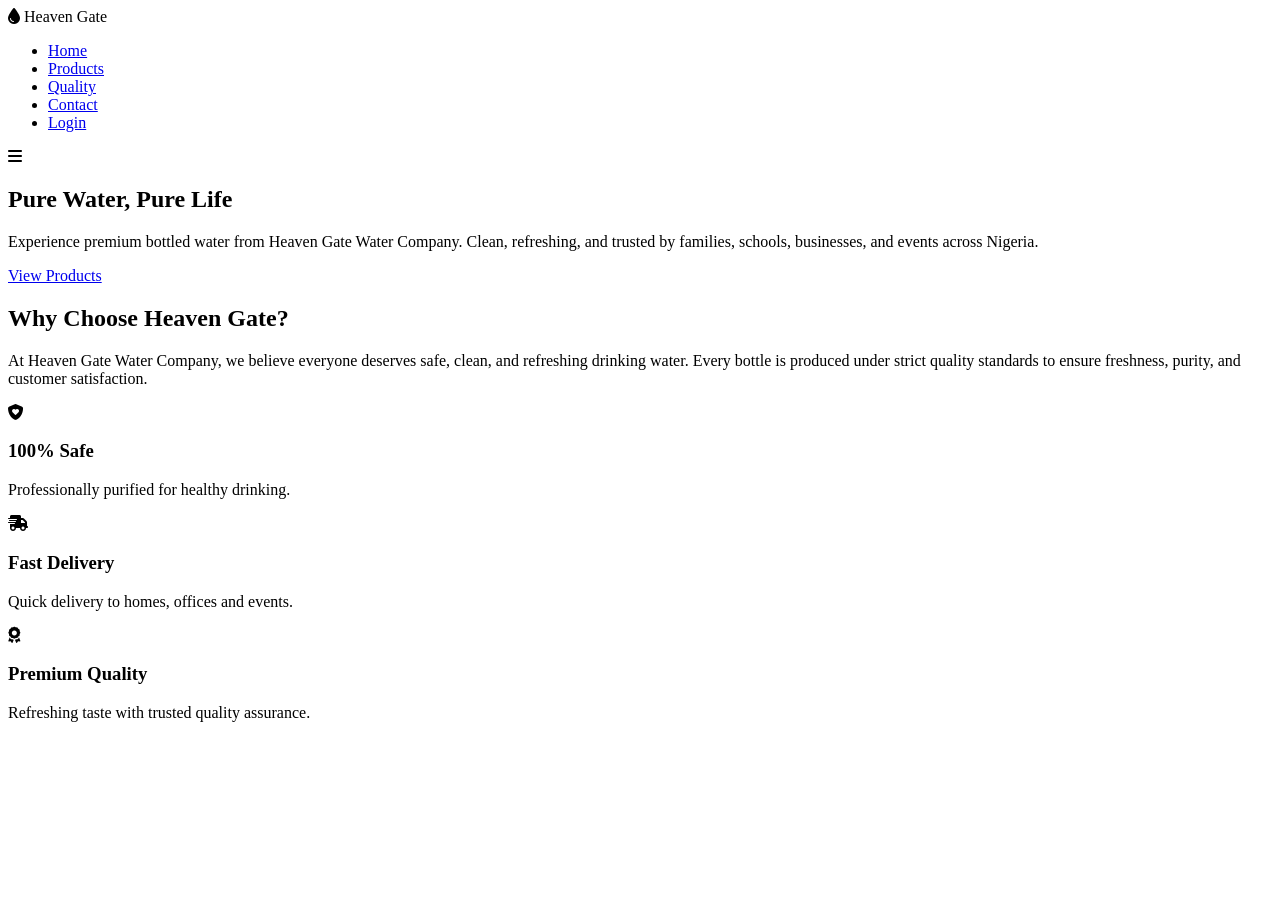
==== index.html @ ec0a0e30 "Add homepage structure Created the initial homepage for the Heaven Gate Water Company website, inclu" ====
<!DOCTYPE html>
<html lang="en">
<head>
    <meta charset="UTF-8">
    <meta name="viewport" content="width=device-width, initial-scale=1.0">
    <title>Heaven Gate Water Company</title>

    <link rel="stylesheet" href="style.css">

    <link rel="preconnect" href="https://fonts.googleapis.com">
    <link rel="preconnect" href="https://fonts.gstatic.com" crossorigin>

    <link href="https://fonts.googleapis.com/css2?family=Poppins:wght@300;400;500;600;700&display=swap" rel="stylesheet">

    <link rel="stylesheet"
    href="https://cdnjs.cloudflare.com/ajax/libs/font-awesome/6.5.2/css/all.min.css">
</head>

<body>

<header>

    <nav class="navbar">

        <div class="logo">
            <i class="fa-solid fa-droplet"></i>
            <span>Heaven Gate</span>
        </div>

        <ul class="nav-links">

            <li><a href="index.html">Home</a></li>

            <li><a href="products.html">Products</a></li>

            <li><a href="security.html">Quality</a></li>

            <li><a href="contact.html">Contact</a></li>

            <li><a href="login.html" class="login-btn">Login</a></li>

        </ul>

        <div class="menu-btn">
            <i class="fa-solid fa-bars"></i>
        </div>

    </nav>

</header>


<section class="hero">

<div class="hero-content">

<h1>Pure Water, Pure Life</h1>

<p>
Experience premium bottled water from Heaven Gate Water Company.
Clean, refreshing, and trusted by families, schools, businesses,
and events across Nigeria.
</p>

<a href="products.html" class="btn">
View Products
</a>

</div>

</section>


<section class="about">

<h2>Why Choose Heaven Gate?</h2>

<p>

At Heaven Gate Water Company, we believe everyone deserves
safe, clean, and refreshing drinking water. Every bottle is
produced under strict quality standards to ensure freshness,
purity, and customer satisfaction.

</p>

<div class="features">

<div class="feature">

<i class="fa-solid fa-shield-heart"></i>

<h3>100% Safe</h3>

<p>Professionally purified for healthy drinking.</p>

</div>

<div class="feature">

<i class="fa-solid fa-truck-fast"></i>

<h3>Fast Delivery</h3>

<p>Quick delivery to homes, offices and events.</p>

</div>

<div class="feature">

<i class="fa-solid fa-award"></i>

<h3>Premium Quality</h3>

<p>Refreshing taste with trusted quality assurance.</p>

</div>

</div>

  </section>
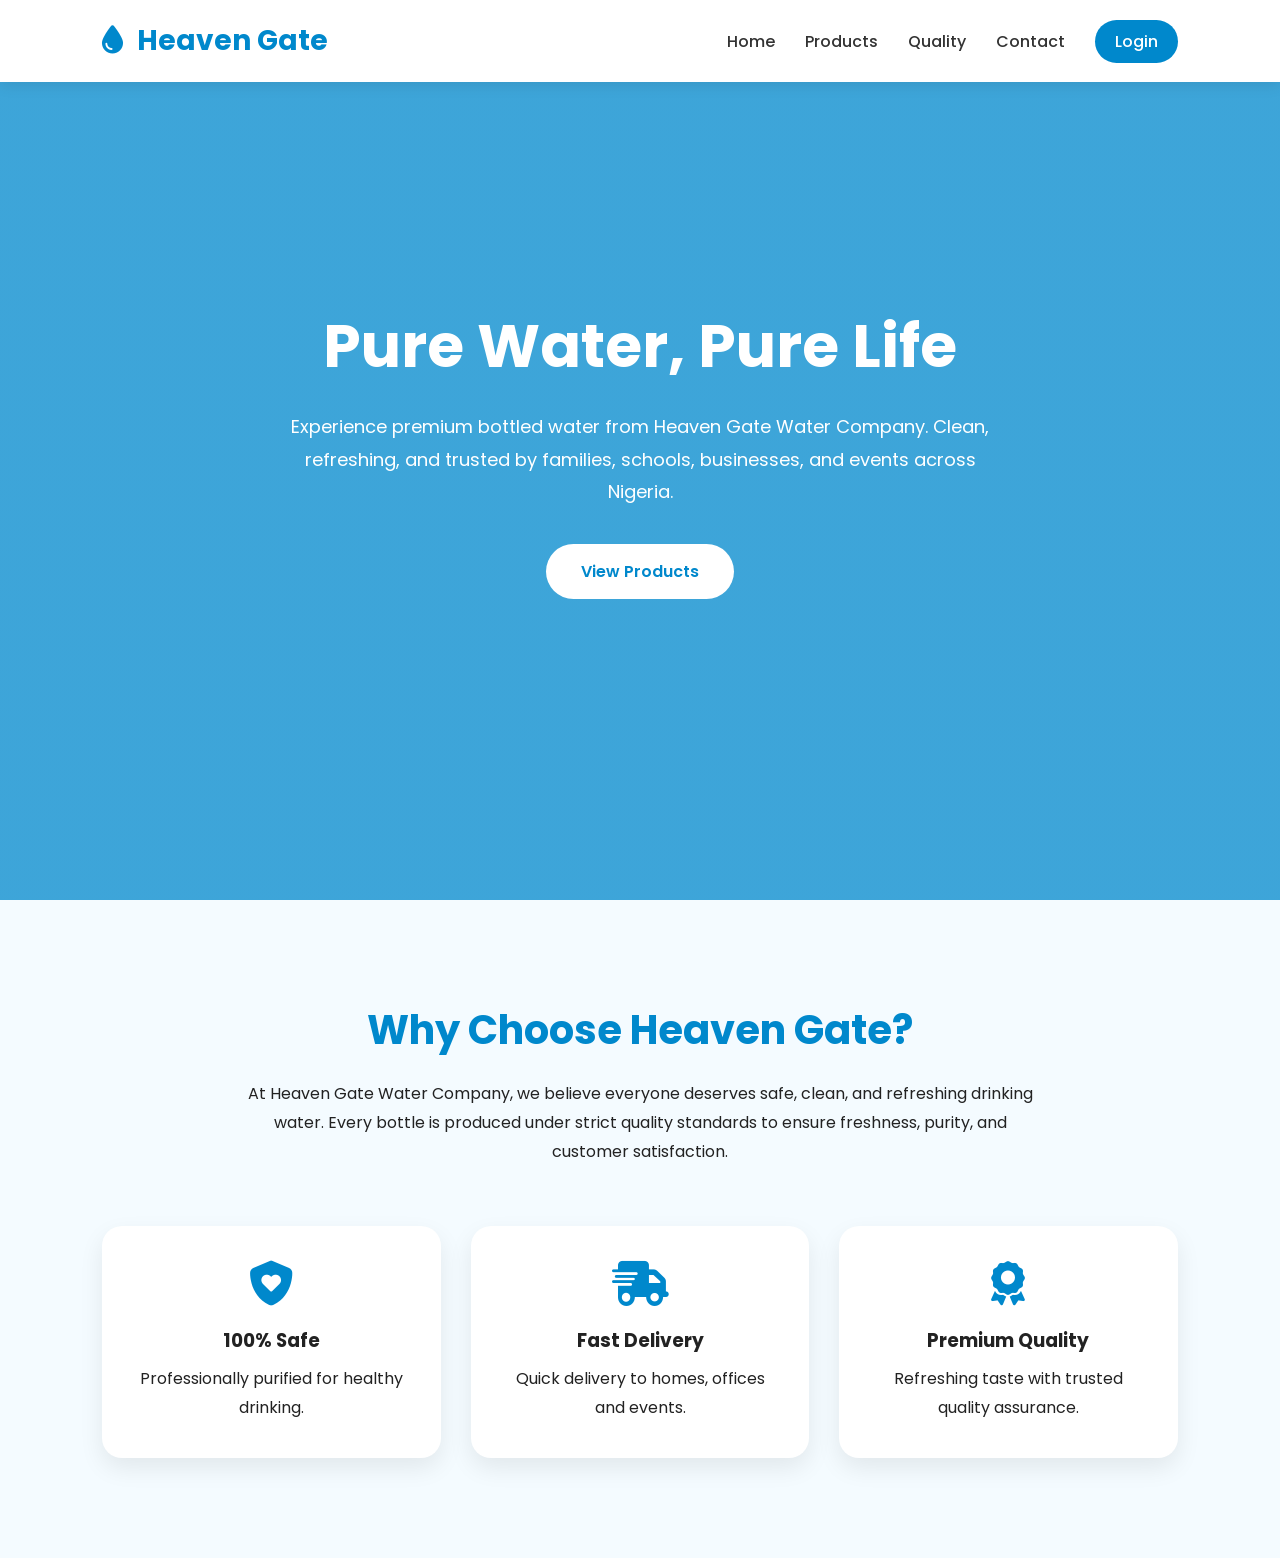
==== commit 36bd922b: "Add JavaScript functionality Connected the JavaScript file to the homepage and added support for int" ====
--- a/index.html
+++ b/index.html
@@ -119,3 +119,7 @@
 </div>
 
   </section>
+    <script src="script.js"></script>
+
+</body>
+</html>
--- a/style.css
+++ b/style.css
@@ -0,0 +1,188 @@
+/* Google Font */
+*{
+    margin:0;
+    padding:0;
+    box-sizing:border-box;
+    font-family:'Poppins',sans-serif;
+}
+
+html{
+    scroll-behavior:smooth;
+}
+
+body{
+    background:#f4fbff;
+    color:#222;
+}
+
+/* Navigation */
+
+.navbar{
+    display:flex;
+    justify-content:space-between;
+    align-items:center;
+    padding:20px 8%;
+    background:#ffffff;
+    position:fixed;
+    top:0;
+    width:100%;
+    box-shadow:0 2px 15px rgba(0,0,0,.1);
+    z-index:1000;
+}
+
+.logo{
+    font-size:28px;
+    font-weight:700;
+    color:#0088cc;
+}
+
+.logo i{
+    margin-right:8px;
+}
+
+.nav-links{
+    display:flex;
+    list-style:none;
+    gap:30px;
+}
+
+.nav-links a{
+    text-decoration:none;
+    color:#333;
+    font-weight:500;
+    transition:.3s;
+}
+
+.nav-links a:hover{
+    color:#0088cc;
+}
+
+.login-btn{
+    background:#0088cc;
+    color:#fff !important;
+    padding:10px 20px;
+    border-radius:30px;
+}
+
+.menu-btn{
+    display:none;
+    font-size:25px;
+    cursor:pointer;
+}
+
+/* Hero */
+
+.hero{
+    height:100vh;
+    display:flex;
+    justify-content:center;
+    align-items:center;
+    text-align:center;
+    padding:0 20px;
+    background:linear-gradient(rgba(0,136,204,.75),rgba(0,136,204,.75)),
+    url("images/water-bg.jpg") center/cover;
+    color:white;
+}
+
+.hero h1{
+    font-size:60px;
+    margin-bottom:20px;
+}
+
+.hero p{
+    max-width:700px;
+    margin:auto;
+    line-height:1.8;
+    font-size:18px;
+}
+
+.btn{
+    display:inline-block;
+    margin-top:35px;
+    background:white;
+    color:#0088cc;
+    text-decoration:none;
+    padding:15px 35px;
+    border-radius:40px;
+    font-weight:600;
+    transition:.3s;
+}
+
+.btn:hover{
+    background:#005f8f;
+    color:white;
+}
+
+/* About */
+
+.about{
+    padding:100px 8%;
+    text-align:center;
+}
+
+.about h2{
+    color:#0088cc;
+    font-size:40px;
+    margin-bottom:20px;
+}
+
+.about p{
+    max-width:800px;
+    margin:auto;
+    line-height:1.8;
+}
+
+.features{
+    margin-top:60px;
+    display:grid;
+    grid-template-columns:repeat(auto-fit,minmax(250px,1fr));
+    gap:30px;
+}
+
+.feature{
+    background:white;
+    padding:35px;
+    border-radius:20px;
+    box-shadow:0 10px 25px rgba(0,0,0,.08);
+    transition:.3s;
+}
+
+.feature:hover{
+    transform:translateY(-10px);
+}
+
+.feature i{
+    font-size:45px;
+    color:#0088cc;
+    margin-bottom:20px;
+}
+
+.feature h3{
+    margin-bottom:10px;
+}
+
+/* Responsive */
+
+@media(max-width:768px){
+
+.nav-links{
+    display:none;
+}
+
+.menu-btn{
+    display:block;
+}
+
+.hero h1{
+    font-size:38px;
+}
+
+.hero p{
+    font-size:16px;
+}
+
+.about h2{
+    font-size:32px;
+}
+
+  }
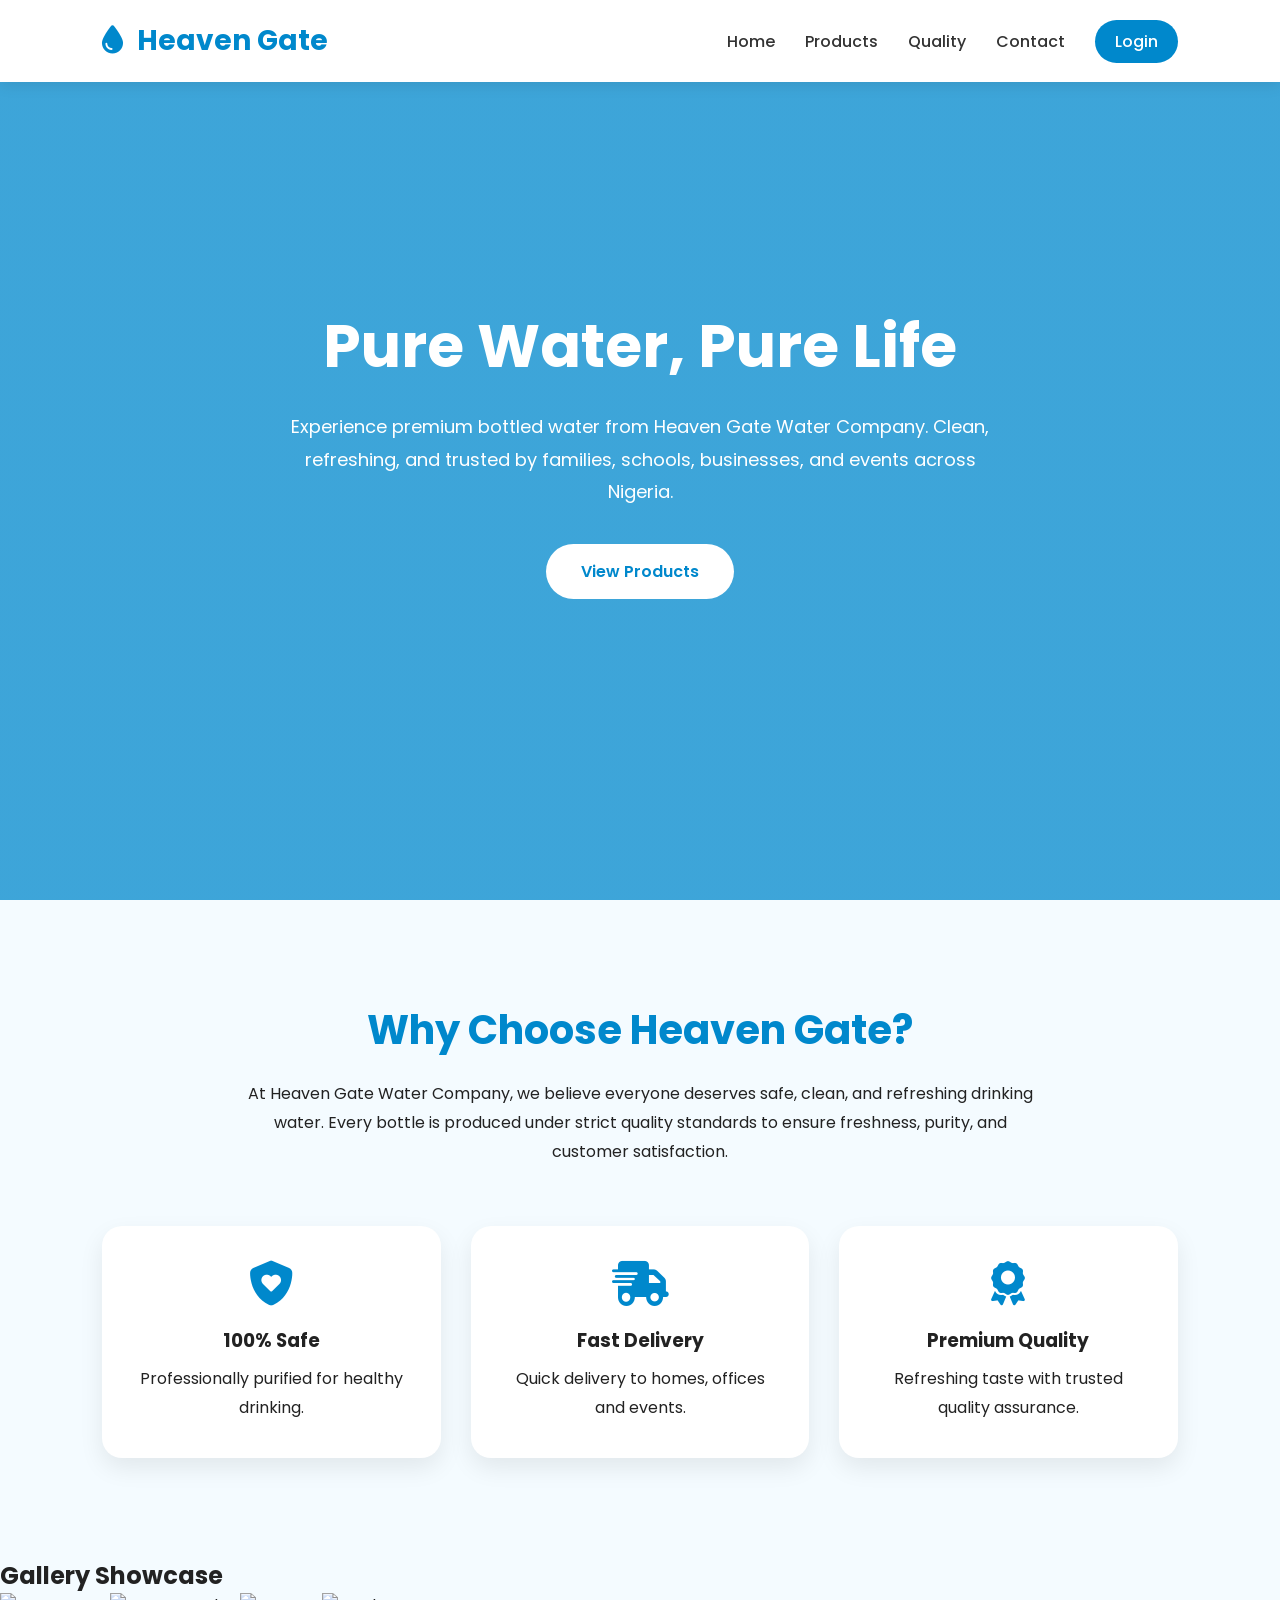
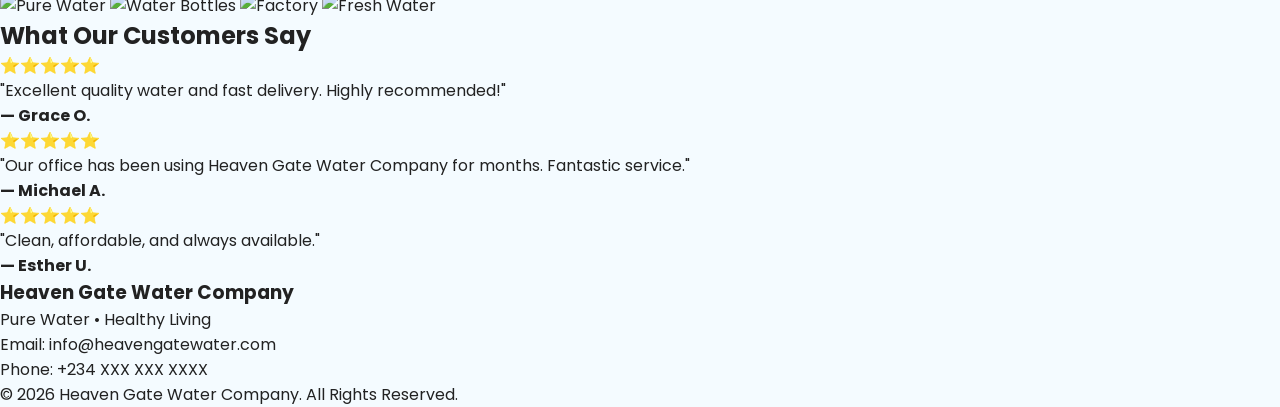
==== commit 6f6445f9: "Added gallery, reviews and footer Added gallery, customer reviews, and footer to homepage" ====
--- a/index.html
+++ b/index.html
@@ -119,6 +119,48 @@
 </div>
 
   </section>
+    <!-- Gallery Showcase -->
+<section class="gallery">
+    <h2>Gallery Showcase</h2>
+    <div class="gallery-slider">
+        <img src="https://images.unsplash.com/photo-1561047029-3000c68339ca?w=800" alt="Pure Water">
+        <img src="https://images.unsplash.com/photo-1564419431639-559c0d6b5c1d?w=800" alt="Water Bottles">
+        <img src="https://images.unsplash.com/photo-1523362628745-0c100150b504?w=800" alt="Factory">
+        <img src="https://images.unsplash.com/photo-1502741338009-cac2772e18bc?w=800" alt="Fresh Water">
+    </div>
+</section>
+
+<!-- Customer Reviews -->
+<section class="reviews">
+    <h2>What Our Customers Say</h2>
+
+    <div class="review-card">
+        <p>⭐⭐⭐⭐⭐</p>
+        <p>"Excellent quality water and fast delivery. Highly recommended!"</p>
+        <h4>— Grace O.</h4>
+    </div>
+
+    <div class="review-card">
+        <p>⭐⭐⭐⭐⭐</p>
+        <p>"Our office has been using Heaven Gate Water Company for months. Fantastic service."</p>
+        <h4>— Michael A.</h4>
+    </div>
+
+    <div class="review-card">
+        <p>⭐⭐⭐⭐⭐</p>
+        <p>"Clean, affordable, and always available."</p>
+        <h4>— Esther U.</h4>
+    </div>
+</section>
+
+<!-- Footer -->
+<footer>
+    <h3>Heaven Gate Water Company</h3>
+    <p>Pure Water • Healthy Living</p>
+    <p>Email: info@heavengatewater.com</p>
+    <p>Phone: +234 XXX XXX XXXX</p>
+    <p>&copy; 2026 Heaven Gate Water Company. All Rights Reserved.</p>
+</footer>
     <script src="script.js"></script>
 
 </body>
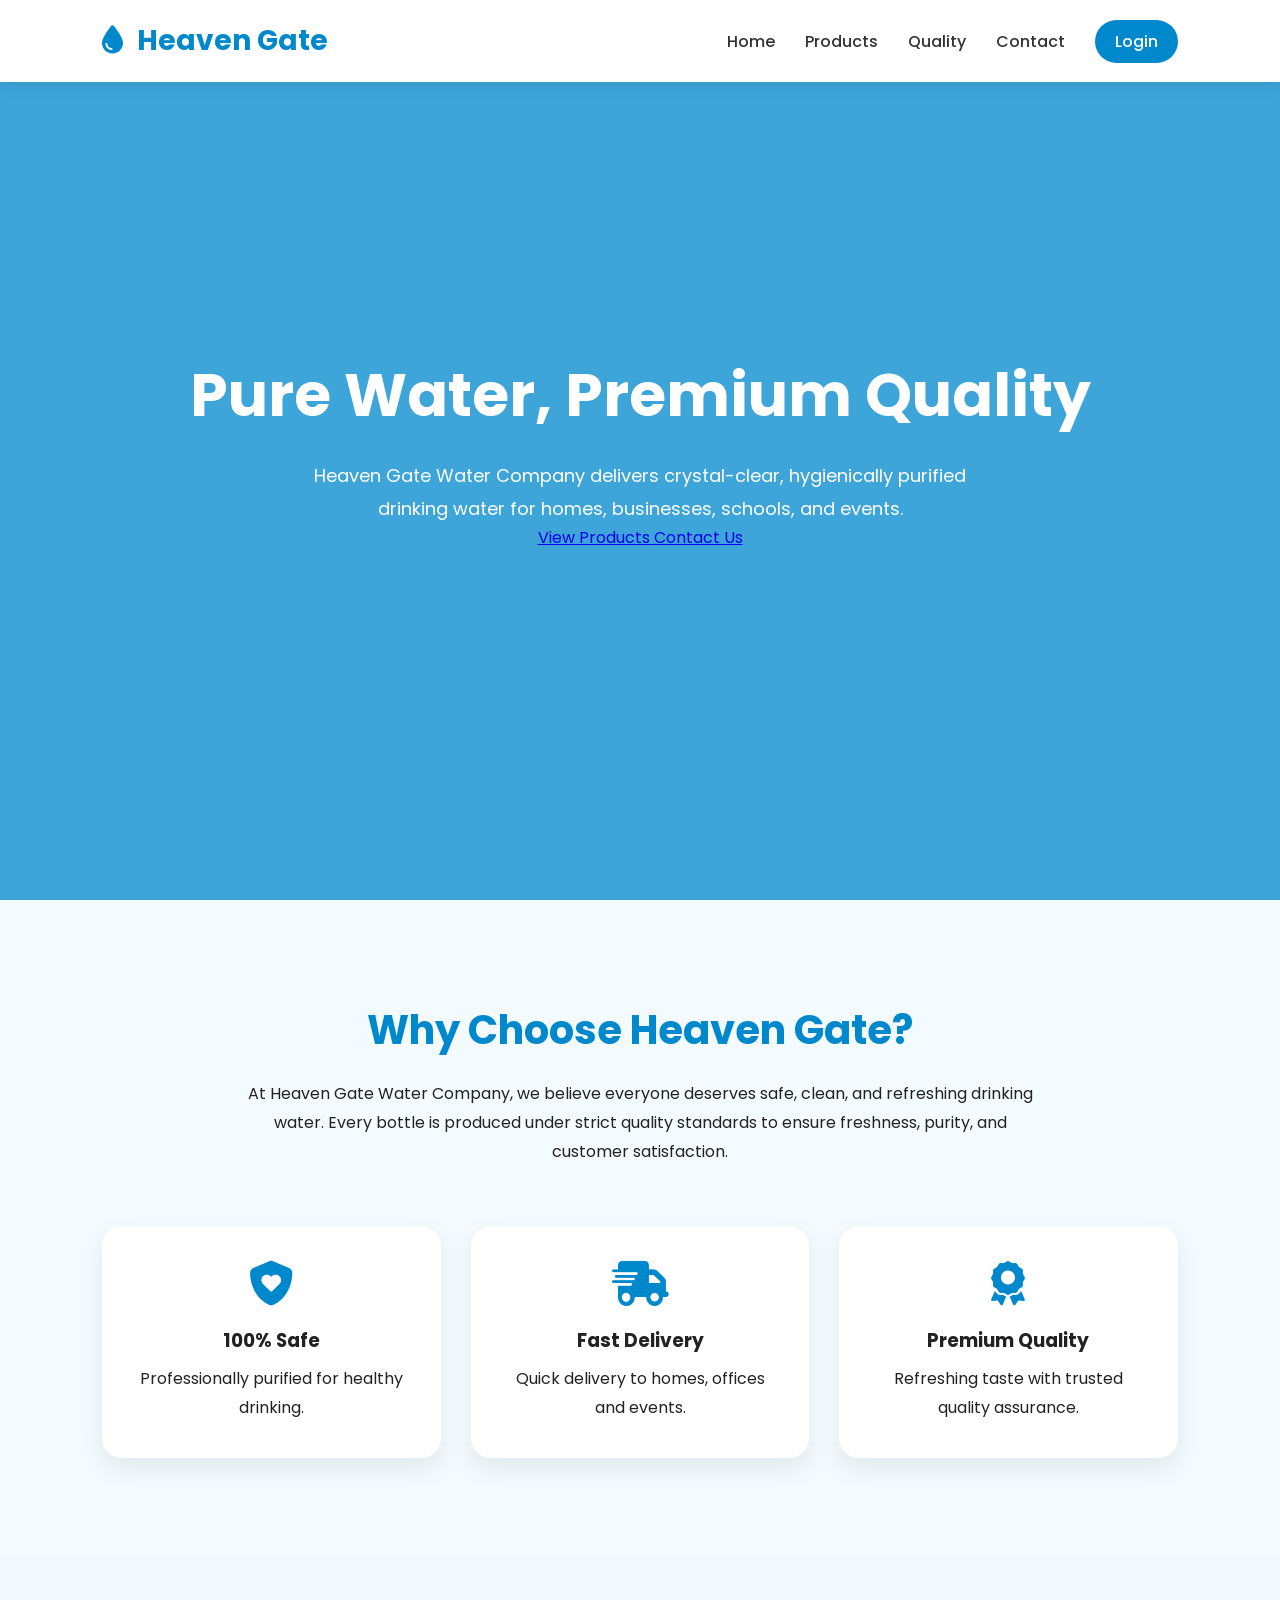
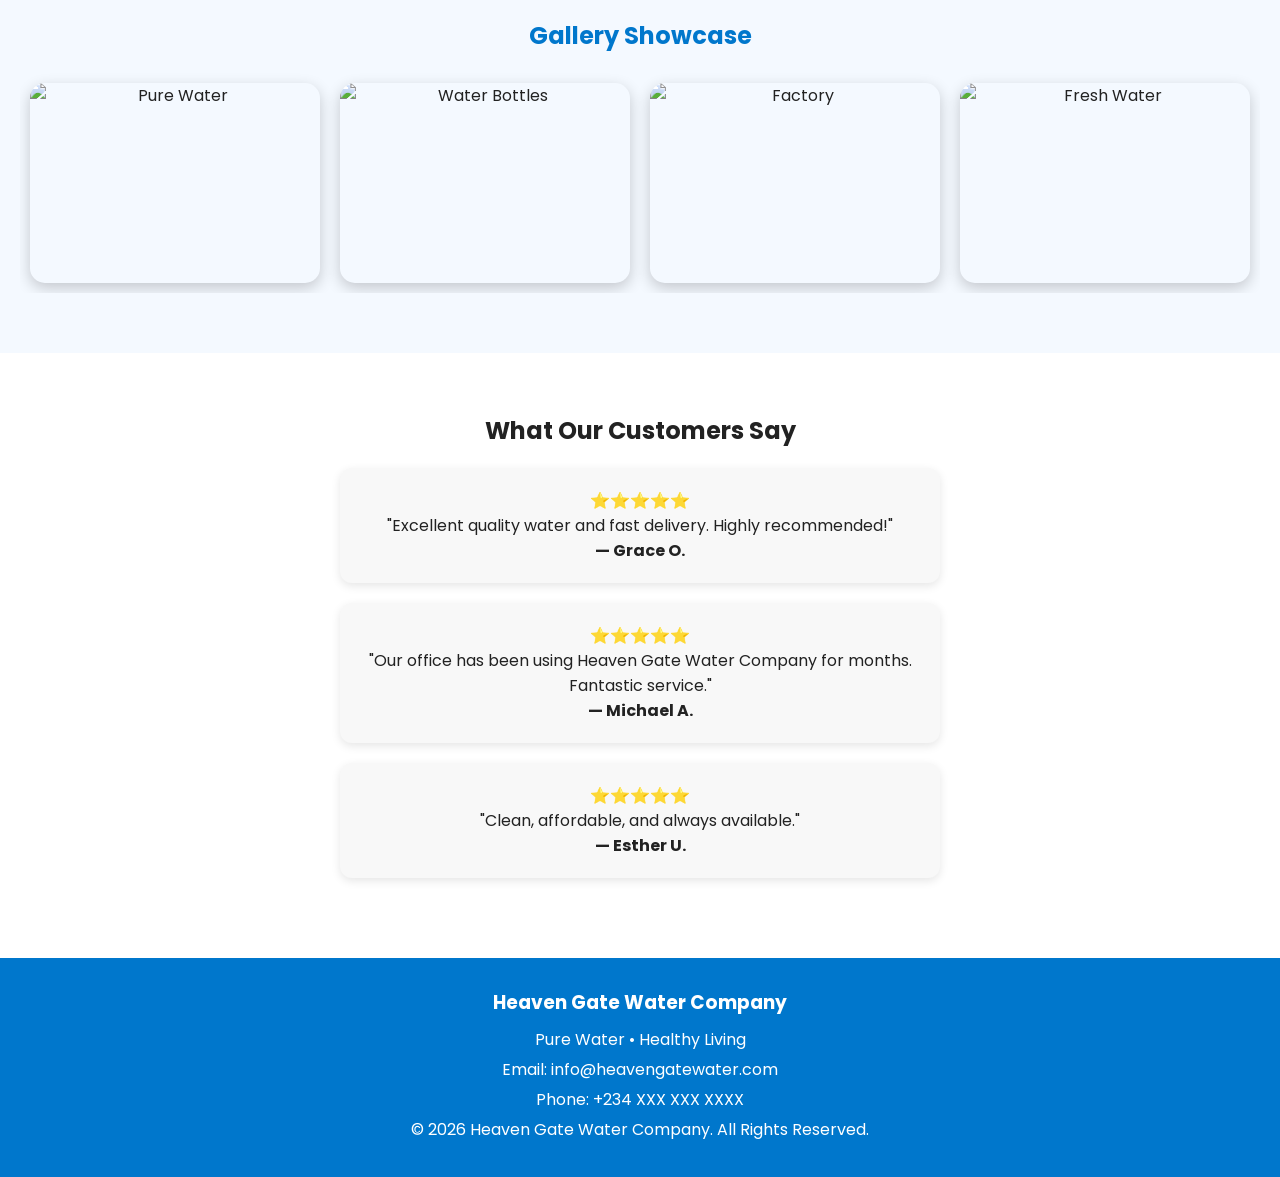
==== commit 4df478de: "Update hero section with premium design Improved homepage hero section, added modern layout, updated" ====
--- a/index.html
+++ b/index.html
@@ -53,19 +53,23 @@
 <section class="hero">
 
 <div class="hero-content">
+    <h1>Pure Water, Premium Quality</h1>
 
-<h1>Pure Water, Pure Life</h1>
+    <p>
+        Heaven Gate Water Company delivers crystal-clear,
+        hygienically purified drinking water for homes,
+        businesses, schools, and events.
+    </p>
 
-<p>
-Experience premium bottled water from Heaven Gate Water Company.
-Clean, refreshing, and trusted by families, schools, businesses,
-and events across Nigeria.
-</p>
+    <div class="hero-buttons">
+        <a href="products.html" class="btn-primary">
+            View Products
+        </a>
 
-<a href="products.html" class="btn">
-View Products
-</a>
-
+        <a href="contact.html" class="btn-secondary">
+            Contact Us
+        </a>
+    </div>
 </div>
 
 </section>
--- a/style.css
+++ b/style.css
@@ -186,3 +186,62 @@
 }
 
   }
+/* Gallery */
+.gallery {
+    padding: 60px 20px;
+    text-align: center;
+    background: #f4f9ff;
+}
+
+.gallery h2 {
+    color: #0077cc;
+    margin-bottom: 20px;
+}
+
+.gallery-slider {
+    display: flex;
+    gap: 20px;
+    overflow-x: auto;
+    scroll-behavior: smooth;
+    padding: 10px;
+}
+
+.gallery-slider img {
+    width: 300px;
+    height: 200px;
+    border-radius: 15px;
+    object-fit: cover;
+    box-shadow: 0 5px 15px rgba(0,0,0,0.2);
+}
+
+/* Reviews */
+.reviews {
+    padding: 60px 20px;
+    background: white;
+    text-align: center;
+}
+
+.review-card {
+    max-width: 600px;
+    margin: 20px auto;
+    background: #f8f8f8;
+    padding: 20px;
+    border-radius: 12px;
+    box-shadow: 0 3px 10px rgba(0,0,0,0.1);
+}
+
+/* Footer */
+footer {
+    background: #0077cc;
+    color: white;
+    text-align: center;
+    padding: 30px 20px;
+}
+
+footer h3 {
+    margin-bottom: 10px;
+}
+
+footer p {
+    margin: 5px 0;
+}
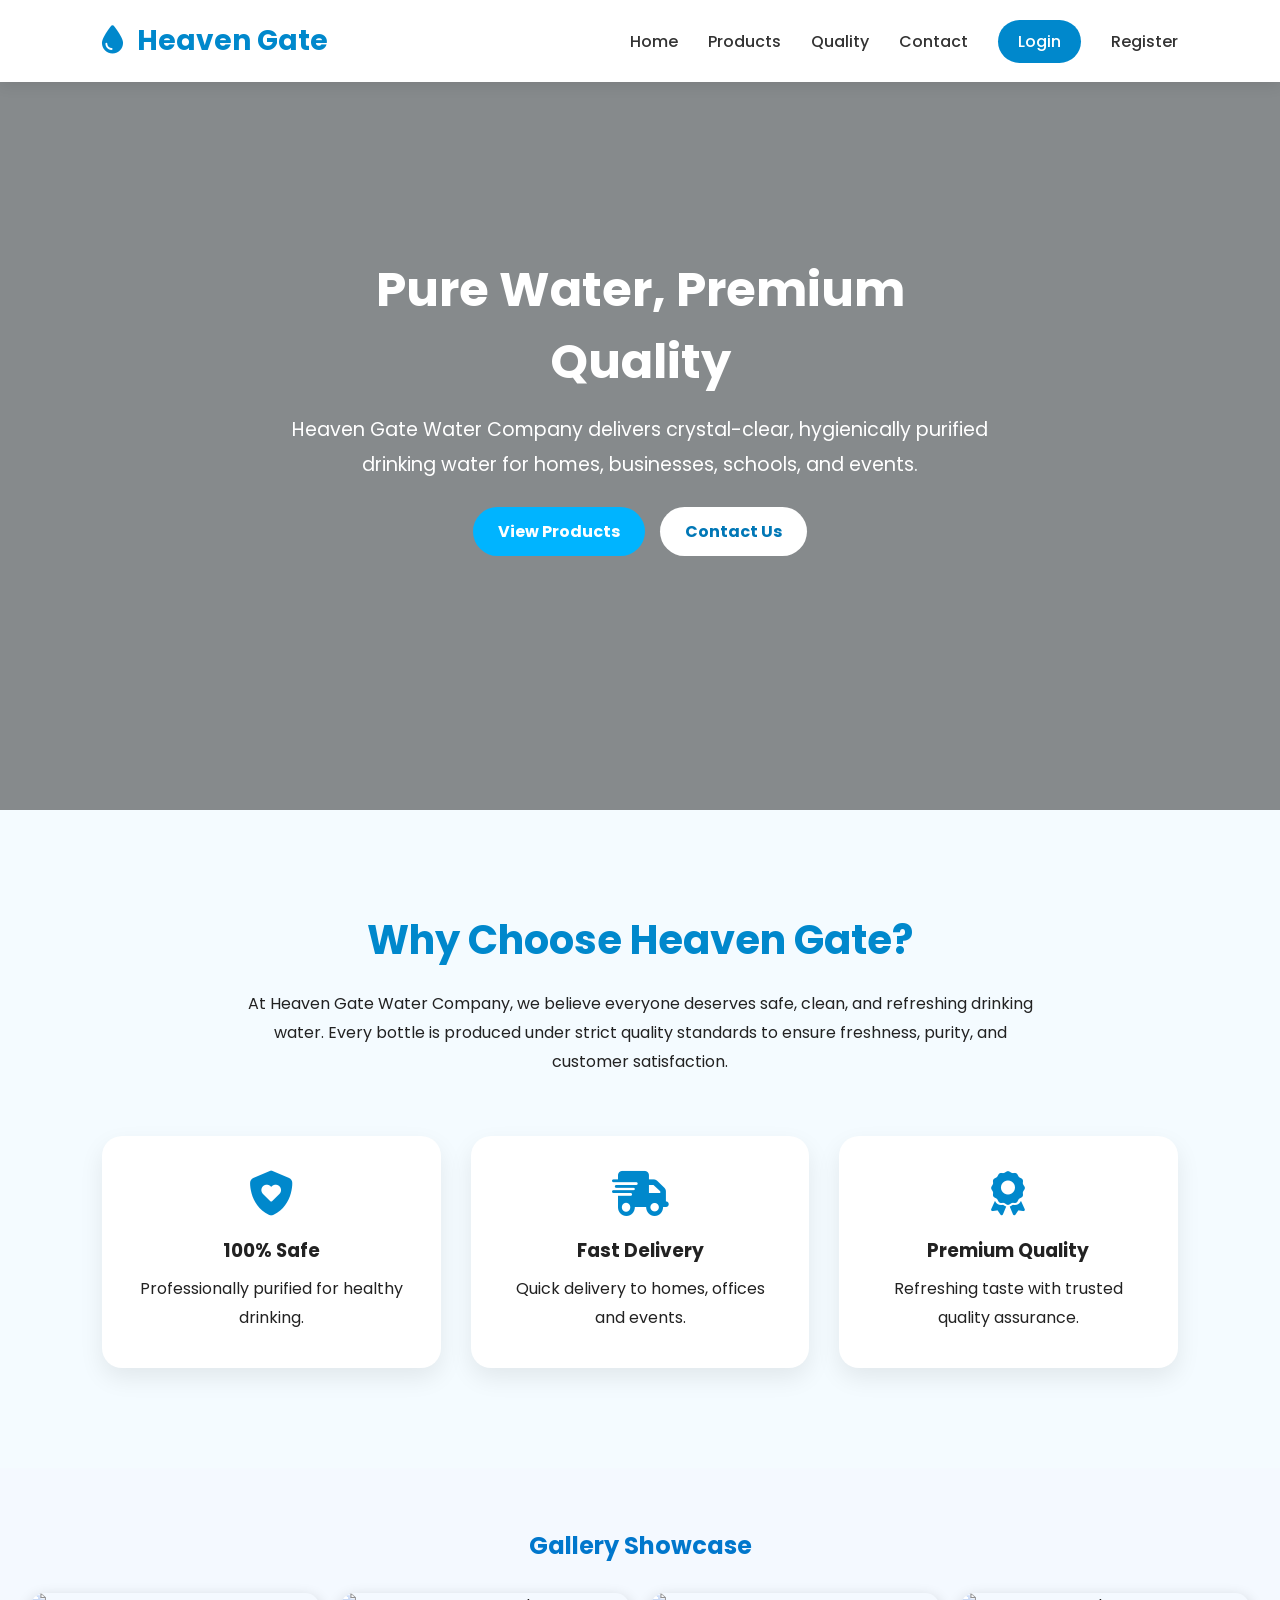
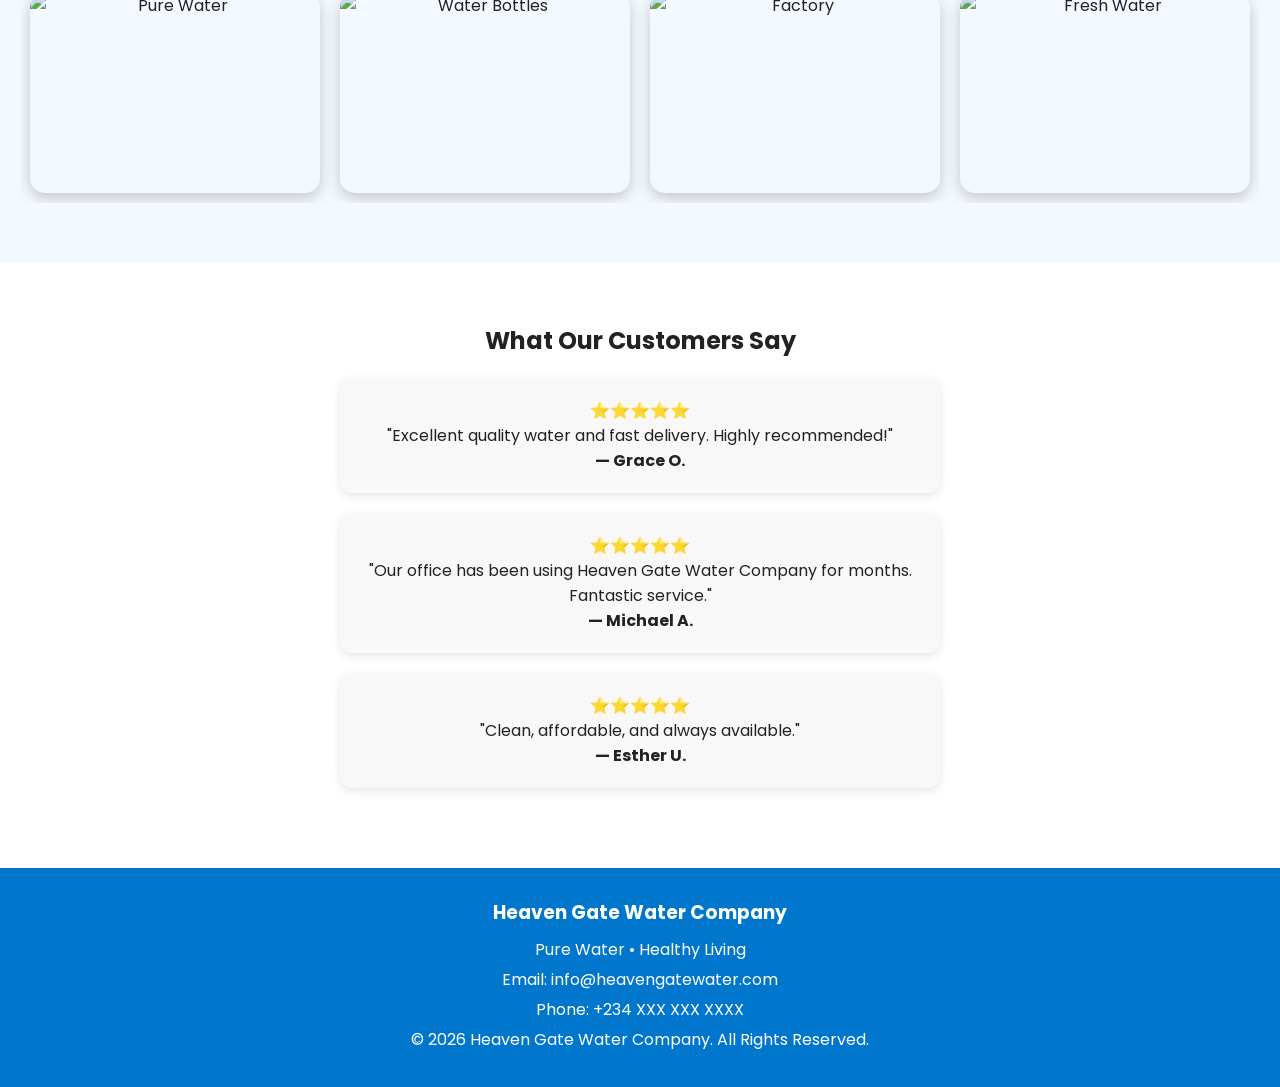
==== commit beb0877d: "Add Register link to navigation Added Register page link to the website navigation menu." ====
--- a/index.html
+++ b/index.html
@@ -38,7 +38,7 @@
             <li><a href="contact.html">Contact</a></li>
 
             <li><a href="login.html" class="login-btn">Login</a></li>
-
+<li><a href="register.html">Register</a></li>
         </ul>
 
         <div class="menu-btn">
--- a/style.css
+++ b/style.css
@@ -245,3 +245,138 @@
 footer p {
     margin: 5px 0;
 }
+/* Premium Hero Section */
+
+.hero {
+    height: 90vh;
+    background:
+    linear-gradient(
+        rgba(0,0,0,0.45),
+        rgba(0,0,0,0.45)
+    ),
+    url("https://images.unsplash.com/photo-1561043433-aaf687c4cf04?q=80&w=1600");
+
+    background-size: cover;
+    background-position: center;
+
+    display: flex;
+    align-items: center;
+    justify-content: center;
+
+    text-align: center;
+    color: white;
+
+    padding: 20px;
+}
+
+.hero-content {
+    max-width: 700px;
+}
+
+.hero-content h1 {
+    font-size: 3rem;
+    margin-bottom: 15px;
+}
+
+.hero-content p {
+    font-size: 1.2rem;
+    line-height: 1.8;
+    margin-bottom: 25px;
+}
+
+.hero-buttons {
+    display: flex;
+    gap: 15px;
+    justify-content: center;
+    flex-wrap: wrap;
+}
+
+.btn-primary,
+.btn-secondary {
+    text-decoration: none;
+    padding: 12px 25px;
+    border-radius: 30px;
+    font-weight: bold;
+    transition: 0.3s;
+}
+
+.btn-primary {
+    background: #00b4ff;
+    color: white;
+}
+
+.btn-primary:hover {
+    transform: translateY(-3px);
+}
+
+.btn-secondary {
+    background: white;
+    color: #0077b6;
+}
+
+.btn-secondary:hover {
+    transform: translateY(-3px);
+}
+.hero-content {
+    opacity: 0;
+    transform: translateY(40px);
+    transition: 1s ease;
+}
+
+.hero-content.show {
+    opacity: 1;
+    transform: translateY(0);
+}
+/* Gallery Animation */
+
+.gallery-grid {
+    display: flex;
+    gap: 20px;
+    overflow-x: auto;
+    scroll-behavior: smooth;
+    padding: 10px;
+}
+
+.gallery-grid::-webkit-scrollbar {
+    display: none;
+}
+
+.gallery-item {
+    min-width: 300px;
+    transition: transform 0.4s ease;
+}
+
+.gallery-item:hover {
+    transform: scale(1.05);
+}
+/* Mobile Menu */
+
+.menu-btn {
+    display: none;
+    font-size: 24px;
+    cursor: pointer;
+}
+
+@media (max-width: 768px) {
+
+    .menu-btn {
+        display: block;
+    }
+
+    .nav-links {
+        display: none;
+        flex-direction: column;
+        position: absolute;
+        top: 70px;
+        right: 10px;
+        background: white;
+        width: 220px;
+        padding: 15px;
+        border-radius: 10px;
+        box-shadow: 0 5px 20px rgba(0,0,0,0.15);
+    }
+
+    .nav-links.active {
+        display: flex;
+    }
+}
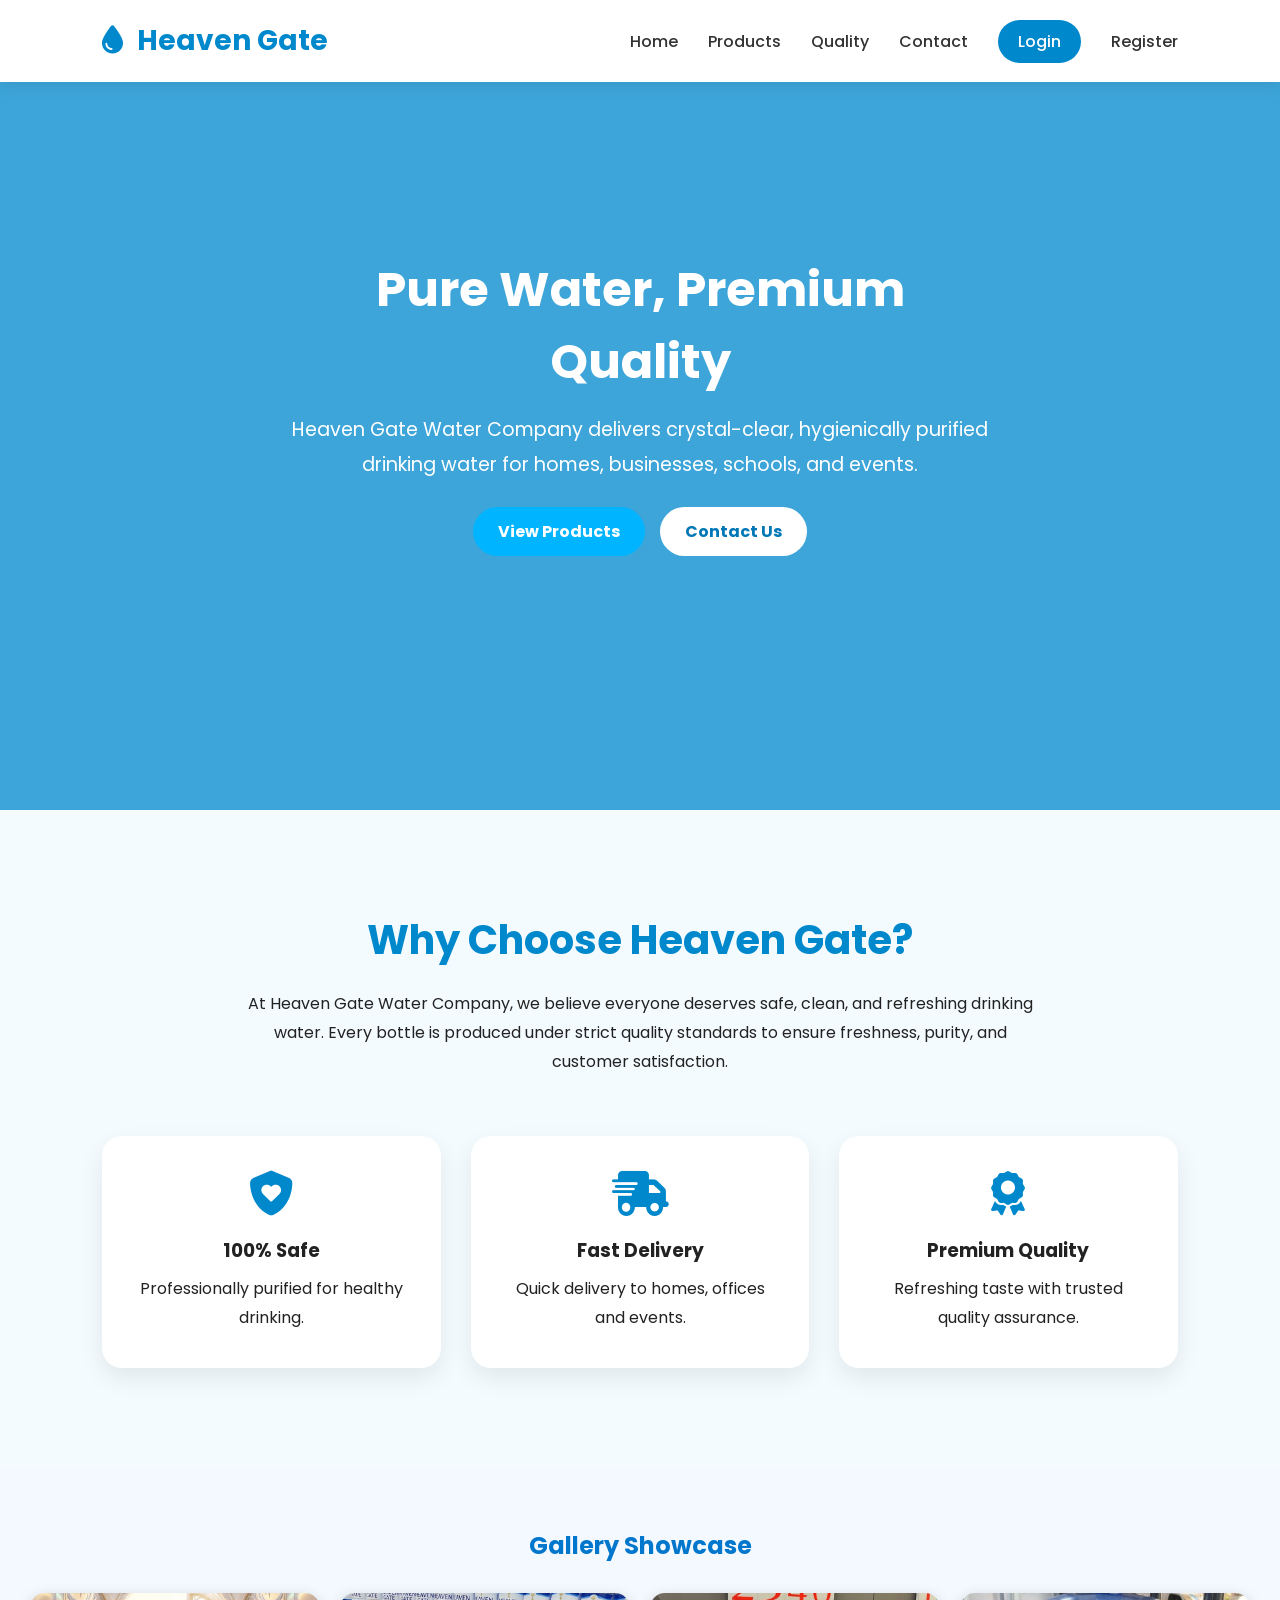
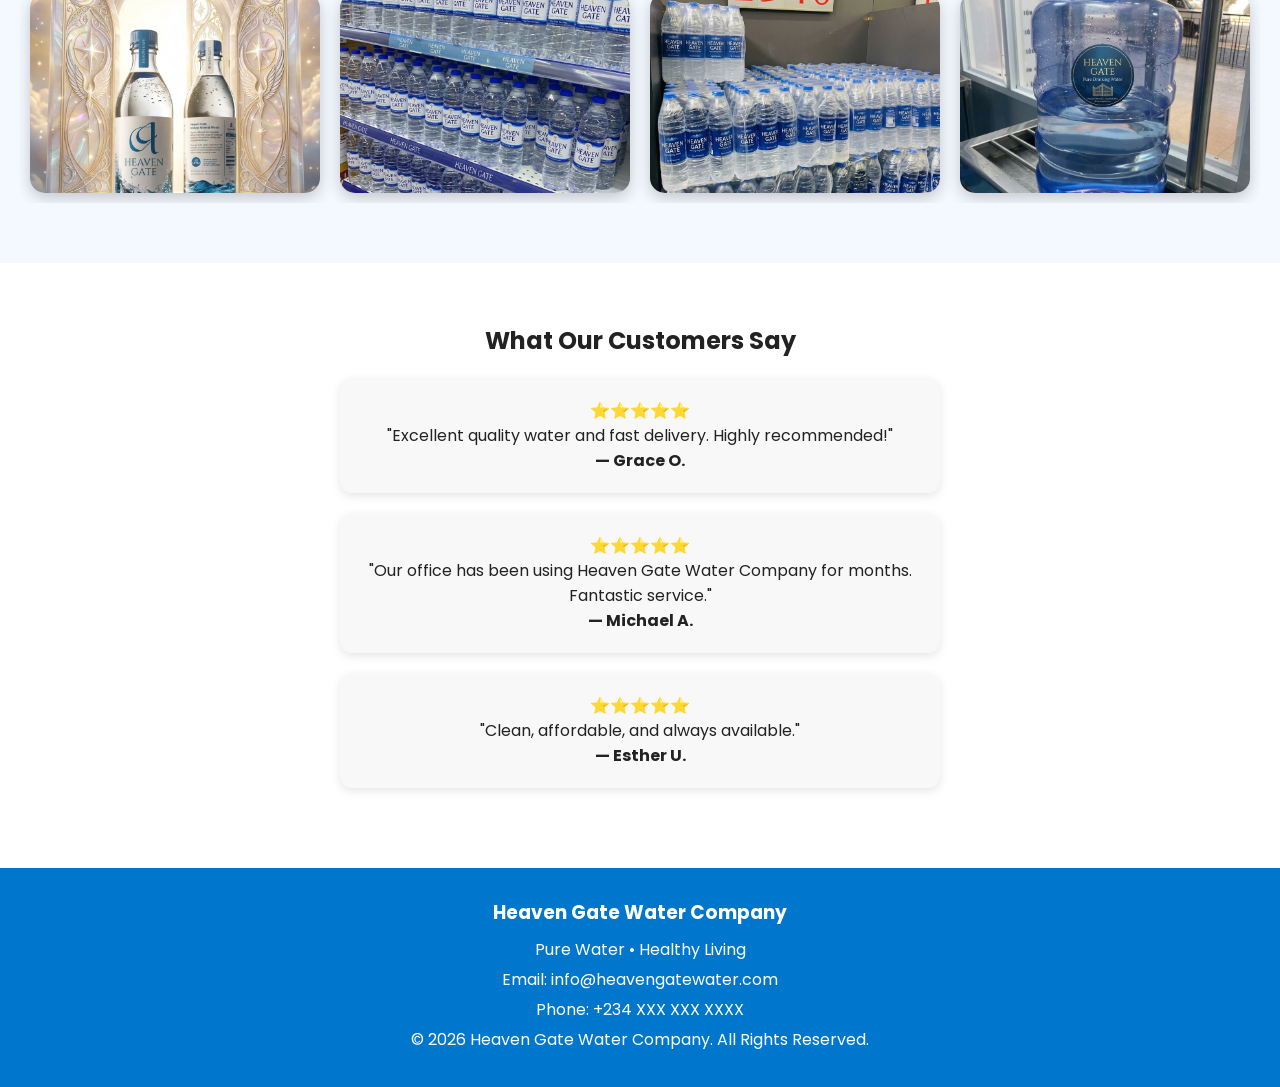
==== commit d1766fb5: "Update gallery showcase images Replace gallery images with Heaven Gate Water branding photos" ====
--- a/index.html
+++ b/index.html
@@ -127,10 +127,13 @@
 <section class="gallery">
     <h2>Gallery Showcase</h2>
     <div class="gallery-slider">
-        <img src="https://images.unsplash.com/photo-1561047029-3000c68339ca?w=800" alt="Pure Water">
-        <img src="https://images.unsplash.com/photo-1564419431639-559c0d6b5c1d?w=800" alt="Water Bottles">
-        <img src="https://images.unsplash.com/photo-1523362628745-0c100150b504?w=800" alt="Factory">
-        <img src="https://images.unsplash.com/photo-1502741338009-cac2772e18bc?w=800" alt="Fresh Water">
+        <img src="image_919ba5bc.png" alt="Heaven Gate Water">
+<img src="image_342c4c39.png" alt="Heaven Gate Water">
+<img src="image_76caec52.png" alt="Heaven Gate Water">
+<img src="image_8b44be0d.png" alt="Heaven Gate Water">
+        
+    
+
     </div>
 </section>
 
--- a/style.css
+++ b/style.css
@@ -254,7 +254,7 @@
         rgba(0,0,0,0.45),
         rgba(0,0,0,0.45)
     ),
-    url("https://images.unsplash.com/photo-1561043433-aaf687c4cf04?q=80&w=1600");
+    url("image_919ba5bc.png")
 
     background-size: cover;
     background-position: center;
@@ -380,3 +380,13 @@
         display: flex;
     }
 }
+/* Premium Navbar */
+
+header {
+    position: sticky;
+    top: 0;
+    z-index: 1000;
+    backdrop-filter: blur(10px);
+    background: rgba(255,255,255,0.95);
+    box-shadow: 0 2px 15px rgba(0,0,0,0.1);
+}
